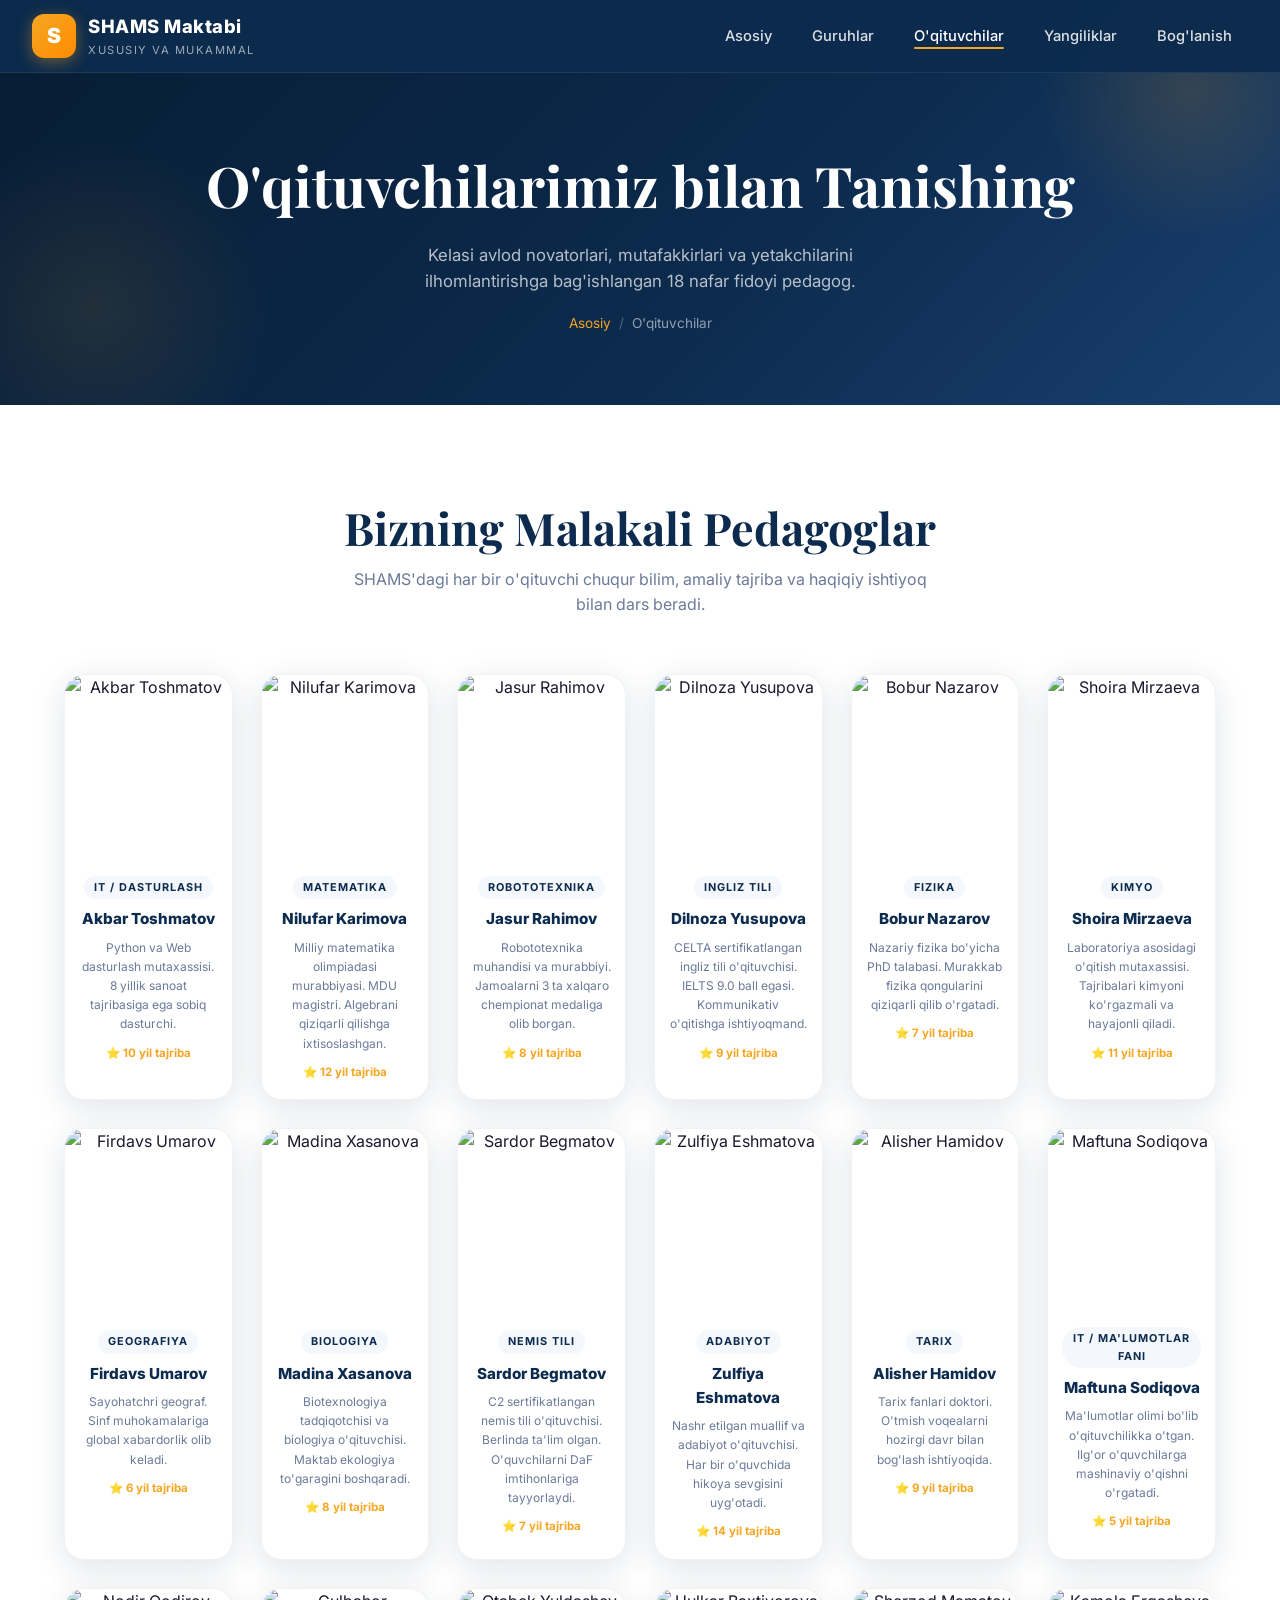
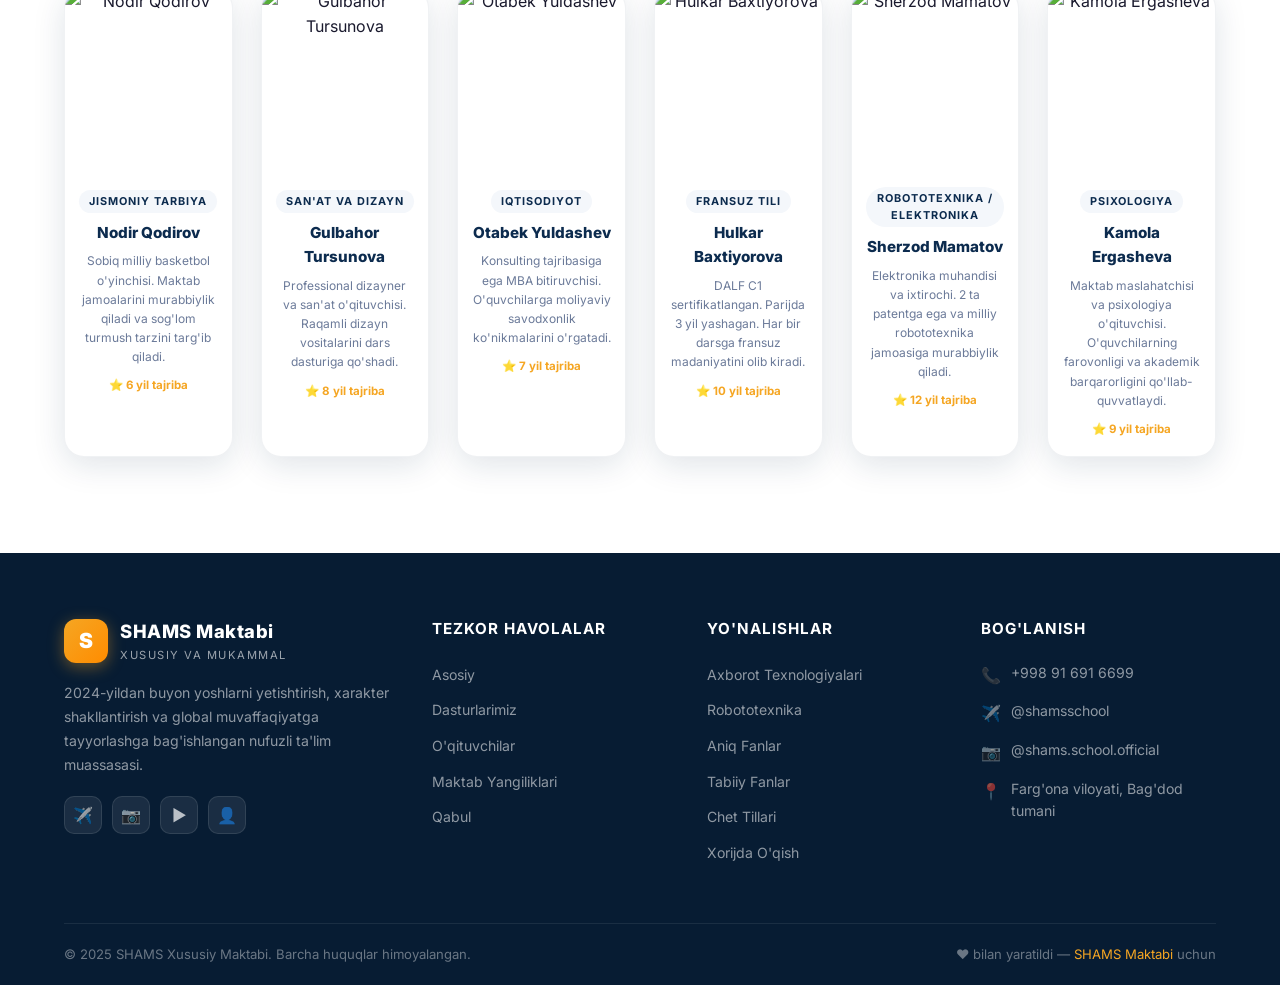
==== teachers.html @ 843c3370 "SHAMS Xususiy Maktabi - To'liq loyiha: frontend + admin panel + backend" ====
﻿<!DOCTYPE html>
<html lang="uz">

<head>
    <meta charset="UTF-8">
    <meta name="viewport" content="width=device-width, initial-scale=1.0">
    <title>SHAMS Xususiy Maktabi — O'qituvchilarimiz</title>
    <meta name="description" content="SHAMS Xususiy Maktabining har bir o'quvchini ilhomlantiradigan 18 nafar fidoyi va tajribali o'qituvchilari bilan tanishing.">
    <link rel="stylesheet" href="css/style.css">
    <style>
        .teachers-grid {
            display: grid;
            grid-template-columns: repeat(6, 1fr);
            gap: 28px;
        }

        .teacher-card {
            border-radius: var(--radius-lg);
            overflow: hidden;
            background: var(--white);
            box-shadow: var(--shadow);
            transition: var(--transition);
            border: 1px solid rgba(12, 43, 78, 0.06);
            text-align: center;
        }

        .teacher-card:hover {
            transform: translateY(-10px);
            box-shadow: var(--shadow-lg);
        }

        .teacher-photo {
            position: relative;
            height: 180px;
            overflow: hidden;
        }

        .teacher-photo img {
            width: 100%;
            height: 100%;
            object-fit: cover;
            object-position: top;
            transition: transform 0.5s ease;
        }

        .teacher-card:hover .teacher-photo img {
            transform: scale(1.08);
        }

        .teacher-overlay {
            position: absolute;
            inset: 0;
            background: linear-gradient(to bottom, transparent 40%, rgba(12, 43, 78, 0.7));
            opacity: 0;
            transition: var(--transition);
            display: flex;
            align-items: flex-end;
            justify-content: center;
            padding-bottom: 14px;
        }

        .teacher-card:hover .teacher-overlay {
            opacity: 1;
        }

        .teacher-socials {
            display: flex;
            gap: 8px;
        }

        .teacher-social-btn {
            width: 32px;
            height: 32px;
            border-radius: 50%;
            background: rgba(255, 255, 255, 0.9);
            display: flex;
            align-items: center;
            justify-content: center;
            font-size: 0.8rem;
            color: var(--primary);
            transition: var(--transition);
        }

        .teacher-social-btn:hover {
            background: var(--accent);
            color: var(--white);
        }

        .teacher-info {
            padding: 18px 14px;
        }

        .teacher-subject {
            display: inline-block;
            background: var(--light);
            color: var(--primary);
            font-size: 0.68rem;
            font-weight: 700;
            text-transform: uppercase;
            letter-spacing: 1px;
            padding: 3px 10px;
            border-radius: 20px;
            margin-bottom: 8px;
        }

        .teacher-name {
            font-size: 0.95rem;
            font-weight: 800;
            color: var(--primary);
            margin-bottom: 6px;
        }

        .teacher-desc {
            font-size: 0.75rem;
            color: var(--text-muted);
            line-height: 1.6;
        }

        .teacher-exp {
            display: flex;
            align-items: center;
            justify-content: center;
            gap: 4px;
            margin-top: 10px;
            font-size: 0.72rem;
            color: var(--accent);
            font-weight: 700;
        }

        @media (max-width: 1100px) {
            .teachers-grid { grid-template-columns: repeat(4, 1fr); }
        }

        @media (max-width: 750px) {
            .teachers-grid { grid-template-columns: repeat(3, 1fr); }
        }

        @media (max-width: 500px) {
            .teachers-grid { grid-template-columns: repeat(2, 1fr); gap: 16px; }
        }
    </style>
</head>

<body>
    <!-- NAVBAR -->
    <nav class="navbar" id="navbar">
        <div class="navbar-inner">
            <a href="index.html" class="nav-logo">
                <div class="nav-logo-icon">S</div>
                <div class="nav-logo-text">
                    <span>SHAMS Maktabi</span>
                    <span>Xususiy va Mukammal</span>
                </div>
            </a>
            <ul class="nav-menu" id="navMenu">
                <li><a href="index.html" class="nav-link">Asosiy</a></li>
                <li><a href="groups.html" class="nav-link">Guruhlar</a></li>
                <li><a href="teachers.html" class="nav-link">O'qituvchilar</a></li>
                <li><a href="news.html" class="nav-link">Yangiliklar</a></li>
                <li><a href="contact.html" class="nav-link">Bog'lanish</a></li>
            </ul>
            <button class="hamburger" id="hamburger" aria-label="Menyuni ochish">
                <span></span><span></span><span></span>
            </button>
        </div>
    </nav>

    <!-- PAGE HERO -->
    <section class="page-hero">
        <div class="container" style="position:relative;z-index:1;">
            <h1>O'qituvchilarimiz bilan Tanishing</h1>
            <p>Kelasi avlod novatorlari, mutafakkirlari va yetakchilarini ilhomlantirishga bag'ishlangan 18 nafar fidoyi pedagog.</p>
            <div class="breadcrumb">
                <a href="index.html">Asosiy</a>
                <span class="sep">/</span>
                <span>O'qituvchilar</span>
            </div>
        </div>
    </section>

    <section class="section">
        <div class="container">
            <div style="text-align:center;margin-bottom:56px;">
                <h2 class="section-title">Bizning Malakali Pedagoglar</h2>
                <p class="section-subtitle" style="margin:0 auto;">SHAMS'dagi har bir o'qituvchi chuqur bilim, amaliy tajriba va haqiqiy ishtiyoq bilan dars beradi.</p>
            </div>

            <div class="teachers-grid" id="teachersGrid">
                <!-- Qator 1 -->
                <div class="teacher-card reveal">
                    <div class="teacher-photo">
                        <img src="https://randomuser.me/api/portraits/men/32.jpg" alt="Akbar Toshmatov">
                        <div class="teacher-overlay">
                            <div class="teacher-socials">
                                <a href="#" class="teacher-social-btn">📧</a>
                                <a href="#" class="teacher-social-btn">✈️</a>
                            </div>
                        </div>
                    </div>
                    <div class="teacher-info">
                        <span class="teacher-subject">IT / Dasturlash</span>
                        <p class="teacher-name">Akbar Toshmatov</p>
                        <p class="teacher-desc">Python va Web dasturlash mutaxassisi. 8 yillik sanoat tajribasiga ega sobiq dasturchi.</p>
                        <p class="teacher-exp">⭐ 10 yil tajriba</p>
                    </div>
                </div>

                <div class="teacher-card reveal">
                    <div class="teacher-photo">
                        <img src="https://randomuser.me/api/portraits/women/44.jpg" alt="Nilufar Karimova">
                        <div class="teacher-overlay">
                            <div class="teacher-socials">
                                <a href="#" class="teacher-social-btn">📧</a>
                                <a href="#" class="teacher-social-btn">✈️</a>
                            </div>
                        </div>
                    </div>
                    <div class="teacher-info">
                        <span class="teacher-subject">Matematika</span>
                        <p class="teacher-name">Nilufar Karimova</p>
                        <p class="teacher-desc">Milliy matematika olimpiadasi murabbiyasi. MDU magistri. Algebrani qiziqarli qilishga ixtisoslashgan.</p>
                        <p class="teacher-exp">⭐ 12 yil tajriba</p>
                    </div>
                </div>

                <div class="teacher-card reveal">
                    <div class="teacher-photo">
                        <img src="https://randomuser.me/api/portraits/men/55.jpg" alt="Jasur Rahimov">
                        <div class="teacher-overlay">
                            <div class="teacher-socials">
                                <a href="#" class="teacher-social-btn">📧</a>
                                <a href="#" class="teacher-social-btn">✈️</a>
                            </div>
                        </div>
                    </div>
                    <div class="teacher-info">
                        <span class="teacher-subject">Robototexnika</span>
                        <p class="teacher-name">Jasur Rahimov</p>
                        <p class="teacher-desc">Robototexnika muhandisi va murabbiyi. Jamoalarni 3 ta xalqaro chempionat medaliga olib borgan.</p>
                        <p class="teacher-exp">⭐ 8 yil tajriba</p>
                    </div>
                </div>

                <div class="teacher-card reveal">
                    <div class="teacher-photo">
                        <img src="https://randomuser.me/api/portraits/women/68.jpg" alt="Dilnoza Yusupova">
                        <div class="teacher-overlay">
                            <div class="teacher-socials">
                                <a href="#" class="teacher-social-btn">📧</a>
                                <a href="#" class="teacher-social-btn">✈️</a>
                            </div>
                        </div>
                    </div>
                    <div class="teacher-info">
                        <span class="teacher-subject">Ingliz Tili</span>
                        <p class="teacher-name">Dilnoza Yusupova</p>
                        <p class="teacher-desc">CELTA sertifikatlangan ingliz tili o'qituvchisi. IELTS 9.0 ball egasi. Kommunikativ o'qitishga ishtiyoqmand.</p>
                        <p class="teacher-exp">⭐ 9 yil tajriba</p>
                    </div>
                </div>

                <div class="teacher-card reveal">
                    <div class="teacher-photo">
                        <img src="https://randomuser.me/api/portraits/men/78.jpg" alt="Bobur Nazarov">
                        <div class="teacher-overlay">
                            <div class="teacher-socials">
                                <a href="#" class="teacher-social-btn">📧</a>
                                <a href="#" class="teacher-social-btn">✈️</a>
                            </div>
                        </div>
                    </div>
                    <div class="teacher-info">
                        <span class="teacher-subject">Fizika</span>
                        <p class="teacher-name">Bobur Nazarov</p>
                        <p class="teacher-desc">Nazariy fizika bo'yicha PhD talabasi. Murakkab fizika qongularini qiziqarli qilib o'rgatadi.</p>
                        <p class="teacher-exp">⭐ 7 yil tajriba</p>
                    </div>
                </div>

                <div class="teacher-card reveal">
                    <div class="teacher-photo">
                        <img src="https://randomuser.me/api/portraits/women/22.jpg" alt="Shoira Mirzaeva">
                        <div class="teacher-overlay">
                            <div class="teacher-socials">
                                <a href="#" class="teacher-social-btn">📧</a>
                                <a href="#" class="teacher-social-btn">✈️</a>
                            </div>
                        </div>
                    </div>
                    <div class="teacher-info">
                        <span class="teacher-subject">Kimyo</span>
                        <p class="teacher-name">Shoira Mirzaeva</p>
                        <p class="teacher-desc">Laboratoriya asosidagi o'qitish mutaxassisi. Tajribalari kimyoni ko'rgazmali va hayajonli qiladi.</p>
                        <p class="teacher-exp">⭐ 11 yil tajriba</p>
                    </div>
                </div>

                <!-- Qator 2 -->
                <div class="teacher-card reveal">
                    <div class="teacher-photo">
                        <img src="https://randomuser.me/api/portraits/men/12.jpg" alt="Firdavs Umarov">
                        <div class="teacher-overlay">
                            <div class="teacher-socials">
                                <a href="#" class="teacher-social-btn">📧</a>
                                <a href="#" class="teacher-social-btn">✈️</a>
                            </div>
                        </div>
                    </div>
                    <div class="teacher-info">
                        <span class="teacher-subject">Geografiya</span>
                        <p class="teacher-name">Firdavs Umarov</p>
                        <p class="teacher-desc">Sayohatchri geograf. Sinf muhokamalariga global xabardorlik olib keladi.</p>
                        <p class="teacher-exp">⭐ 6 yil tajriba</p>
                    </div>
                </div>

                <div class="teacher-card reveal">
                    <div class="teacher-photo">
                        <img src="https://randomuser.me/api/portraits/women/33.jpg" alt="Madina Xasanova">
                        <div class="teacher-overlay">
                            <div class="teacher-socials">
                                <a href="#" class="teacher-social-btn">📧</a>
                                <a href="#" class="teacher-social-btn">✈️</a>
                            </div>
                        </div>
                    </div>
                    <div class="teacher-info">
                        <span class="teacher-subject">Biologiya</span>
                        <p class="teacher-name">Madina Xasanova</p>
                        <p class="teacher-desc">Biotexnologiya tadqiqotchisi va biologiya o'qituvchisi. Maktab ekologiya to'garagini boshqaradi.</p>
                        <p class="teacher-exp">⭐ 8 yil tajriba</p>
                    </div>
                </div>

                <div class="teacher-card reveal">
                    <div class="teacher-photo">
                        <img src="https://randomuser.me/api/portraits/men/41.jpg" alt="Sardor Begmatov">
                        <div class="teacher-overlay">
                            <div class="teacher-socials">
                                <a href="#" class="teacher-social-btn">📧</a>
                                <a href="#" class="teacher-social-btn">✈️</a>
                            </div>
                        </div>
                    </div>
                    <div class="teacher-info">
                        <span class="teacher-subject">Nemis Tili</span>
                        <p class="teacher-name">Sardor Begmatov</p>
                        <p class="teacher-desc">C2 sertifikatlangan nemis tili o'qituvchisi. Berlinda ta'lim olgan. O'quvchilarni DaF imtihonlariga tayyorlaydi.</p>
                        <p class="teacher-exp">⭐ 7 yil tajriba</p>
                    </div>
                </div>

                <div class="teacher-card reveal">
                    <div class="teacher-photo">
                        <img src="https://randomuser.me/api/portraits/women/55.jpg" alt="Zulfiya Eshmatova">
                        <div class="teacher-overlay">
                            <div class="teacher-socials">
                                <a href="#" class="teacher-social-btn">📧</a>
                                <a href="#" class="teacher-social-btn">✈️</a>
                            </div>
                        </div>
                    </div>
                    <div class="teacher-info">
                        <span class="teacher-subject">Adabiyot</span>
                        <p class="teacher-name">Zulfiya Eshmatova</p>
                        <p class="teacher-desc">Nashr etilgan muallif va adabiyot o'qituvchisi. Har bir o'quvchida hikoya sevgisini uyg'otadi.</p>
                        <p class="teacher-exp">⭐ 14 yil tajriba</p>
                    </div>
                </div>

                <div class="teacher-card reveal">
                    <div class="teacher-photo">
                        <img src="https://randomuser.me/api/portraits/men/63.jpg" alt="Alisher Hamidov">
                        <div class="teacher-overlay">
                            <div class="teacher-socials">
                                <a href="#" class="teacher-social-btn">📧</a>
                                <a href="#" class="teacher-social-btn">✈️</a>
                            </div>
                        </div>
                    </div>
                    <div class="teacher-info">
                        <span class="teacher-subject">Tarix</span>
                        <p class="teacher-name">Alisher Hamidov</p>
                        <p class="teacher-desc">Tarix fanlari doktori. O'tmish voqealarni hozirgi davr bilan bog'lash ishtiyoqida.</p>
                        <p class="teacher-exp">⭐ 9 yil tajriba</p>
                    </div>
                </div>

                <div class="teacher-card reveal">
                    <div class="teacher-photo">
                        <img src="https://randomuser.me/api/portraits/women/77.jpg" alt="Maftuna Sodiqova">
                        <div class="teacher-overlay">
                            <div class="teacher-socials">
                                <a href="#" class="teacher-social-btn">📧</a>
                                <a href="#" class="teacher-social-btn">✈️</a>
                            </div>
                        </div>
                    </div>
                    <div class="teacher-info">
                        <span class="teacher-subject">IT / Ma'lumotlar Fani</span>
                        <p class="teacher-name">Maftuna Sodiqova</p>
                        <p class="teacher-desc">Ma'lumotlar olimi bo'lib o'qituvchilikka o'tgan. Ilg'or o'quvchilarga mashinaviy o'qishni o'rgatadi.</p>
                        <p class="teacher-exp">⭐ 5 yil tajriba</p>
                    </div>
                </div>

                <!-- Qator 3 -->
                <div class="teacher-card reveal">
                    <div class="teacher-photo">
                        <img src="https://randomuser.me/api/portraits/men/88.jpg" alt="Nodir Qodirov">
                        <div class="teacher-overlay">
                            <div class="teacher-socials">
                                <a href="#" class="teacher-social-btn">📧</a>
                                <a href="#" class="teacher-social-btn">✈️</a>
                            </div>
                        </div>
                    </div>
                    <div class="teacher-info">
                        <span class="teacher-subject">Jismoniy Tarbiya</span>
                        <p class="teacher-name">Nodir Qodirov</p>
                        <p class="teacher-desc">Sobiq milliy basketbol o'yinchisi. Maktab jamoalarini murabbiylik qiladi va sog'lom turmush tarzini targ'ib qiladi.</p>
                        <p class="teacher-exp">⭐ 6 yil tajriba</p>
                    </div>
                </div>

                <div class="teacher-card reveal">
                    <div class="teacher-photo">
                        <img src="https://randomuser.me/api/portraits/women/11.jpg" alt="Gulbahor Tursunova">
                        <div class="teacher-overlay">
                            <div class="teacher-socials">
                                <a href="#" class="teacher-social-btn">📧</a>
                                <a href="#" class="teacher-social-btn">✈️</a>
                            </div>
                        </div>
                    </div>
                    <div class="teacher-info">
                        <span class="teacher-subject">San'at va Dizayn</span>
                        <p class="teacher-name">Gulbahor Tursunova</p>
                        <p class="teacher-desc">Professional dizayner va san'at o'qituvchisi. Raqamli dizayn vositalarini dars dasturiga qo'shadi.</p>
                        <p class="teacher-exp">⭐ 8 yil tajriba</p>
                    </div>
                </div>

                <div class="teacher-card reveal">
                    <div class="teacher-photo">
                        <img src="https://randomuser.me/api/portraits/men/22.jpg" alt="Otabek Yuldashev">
                        <div class="teacher-overlay">
                            <div class="teacher-socials">
                                <a href="#" class="teacher-social-btn">📧</a>
                                <a href="#" class="teacher-social-btn">✈️</a>
                            </div>
                        </div>
                    </div>
                    <div class="teacher-info">
                        <span class="teacher-subject">Iqtisodiyot</span>
                        <p class="teacher-name">Otabek Yuldashev</p>
                        <p class="teacher-desc">Konsulting tajribasiga ega MBA bitiruvchisi. O'quvchilarga moliyaviy savodxonlik ko'nikmalarini o'rgatadi.</p>
                        <p class="teacher-exp">⭐ 7 yil tajriba</p>
                    </div>
                </div>

                <div class="teacher-card reveal">
                    <div class="teacher-photo">
                        <img src="https://randomuser.me/api/portraits/women/99.jpg" alt="Hulkar Baxtiyorova">
                        <div class="teacher-overlay">
                            <div class="teacher-socials">
                                <a href="#" class="teacher-social-btn">📧</a>
                                <a href="#" class="teacher-social-btn">✈️</a>
                            </div>
                        </div>
                    </div>
                    <div class="teacher-info">
                        <span class="teacher-subject">Fransuz Tili</span>
                        <p class="teacher-name">Hulkar Baxtiyorova</p>
                        <p class="teacher-desc">DALF C1 sertifikatlangan. Parijda 3 yil yashagan. Har bir darsga fransuz madaniyatini olib kiradi.</p>
                        <p class="teacher-exp">⭐ 10 yil tajriba</p>
                    </div>
                </div>

                <div class="teacher-card reveal">
                    <div class="teacher-photo">
                        <img src="https://randomuser.me/api/portraits/men/34.jpg" alt="Sherzod Mamatov">
                        <div class="teacher-overlay">
                            <div class="teacher-socials">
                                <a href="#" class="teacher-social-btn">📧</a>
                                <a href="#" class="teacher-social-btn">✈️</a>
                            </div>
                        </div>
                    </div>
                    <div class="teacher-info">
                        <span class="teacher-subject">Robototexnika / Elektronika</span>
                        <p class="teacher-name">Sherzod Mamatov</p>
                        <p class="teacher-desc">Elektronika muhandisi va ixtirochi. 2 ta patentga ega va milliy robototexnika jamoasiga murabbiylik qiladi.</p>
                        <p class="teacher-exp">⭐ 12 yil tajriba</p>
                    </div>
                </div>

                <div class="teacher-card reveal">
                    <div class="teacher-photo">
                        <img src="https://randomuser.me/api/portraits/women/60.jpg" alt="Kamola Ergasheva">
                        <div class="teacher-overlay">
                            <div class="teacher-socials">
                                <a href="#" class="teacher-social-btn">📧</a>
                                <a href="#" class="teacher-social-btn">✈️</a>
                            </div>
                        </div>
                    </div>
                    <div class="teacher-info">
                        <span class="teacher-subject">Psixologiya</span>
                        <p class="teacher-name">Kamola Ergasheva</p>
                        <p class="teacher-desc">Maktab maslahatchisi va psixologiya o'qituvchisi. O'quvchilarning farovonligi va akademik barqarorligini qo'llab-quvvatlaydi.</p>
                        <p class="teacher-exp">⭐ 9 yil tajriba</p>
                    </div>
                </div>
            </div>
        </div>
    </section>

    <!-- FOOTER -->
    <footer class="footer">
        <div class="container">
            <div class="footer-grid">
                <div class="footer-brand">
                    <div class="nav-logo">
                        <div class="nav-logo-icon">S</div>
                        <div class="nav-logo-text">
                            <span>SHAMS Maktabi</span>
                            <span>Xususiy va Mukammal</span>
                        </div>
                    </div>
                    <p>2024-yildan buyon yoshlarni yetishtirish, xarakter shakllantirish va global muvaffaqiyatga tayyorlashga bag'ishlangan nufuzli ta'lim muassasasi.</p>
                    <div class="footer-social">
                        <a href="#" class="social-btn" aria-label="Telegram">✈️</a>
                        <a href="#" class="social-btn" aria-label="Instagram">📷</a>
                        <a href="#" class="social-btn" aria-label="YouTube">▶️</a>
                        <a href="#" class="social-btn" aria-label="Facebook">👤</a>
                    </div>
                </div>
                <div class="footer-col">
                    <h4>Tezkor Havolalar</h4>
                    <ul>
                        <li><a href="index.html">Asosiy</a></li>
                        <li><a href="groups.html">Dasturlarimiz</a></li>
                        <li><a href="teachers.html">O'qituvchilar</a></li>
                        <li><a href="news.html">Maktab Yangiliklari</a></li>
                        <li><a href="contact.html">Qabul</a></li>
                    </ul>
                </div>
                <div class="footer-col">
                    <h4>Yo'nalishlar</h4>
                    <ul>
                        <li><a href="groups.html">Axborot Texnologiyalari</a></li>
                        <li><a href="groups.html">Robototexnika</a></li>
                        <li><a href="groups.html">Aniq Fanlar</a></li>
                        <li><a href="groups.html">Tabiiy Fanlar</a></li>
                        <li><a href="groups.html">Chet Tillari</a></li>
                        <li><a href="groups.html">Xorijda O'qish</a></li>
                    </ul>
                </div>
                <div class="footer-col">
                    <h4>Bog'lanish</h4>
                    <div class="footer-contact-item">
                        <span class="icon">📞</span><span>+998 91 691 6699</span>
                    </div>
                    <div class="footer-contact-item">
                        <span class="icon">✈️</span><span>@shamsschool</span>
                    </div>
                    <div class="footer-contact-item">
                        <span class="icon">📷</span><span>@shams.school.official</span>
                    </div>
                    <div class="footer-contact-item">
                        <span class="icon">📍</span><span>Farg'ona viloyati, Bag'dod tumani</span>
                    </div>
                </div>
            </div>
            <div class="footer-bottom">
                <p>&copy; 2025 SHAMS Xususiy Maktabi. Barcha huquqlar himoyalangan.</p>
                <p>❤️ bilan yaratildi — <a href="index.html">SHAMS Maktabi</a> uchun</p>
            </div>
        </div>
    </footer>

    <script src="js/main.js"></script>
</body>

</html>
---- css/style.css ----
/* ==============================
   SHAMS Private School — style.css
   ============================== */

@import url('https://fonts.googleapis.com/css2?family=Inter:wght@300;400;500;600;700;800;900&family=Playfair+Display:wght@600;700&display=swap');

/* ---- CSS Variables ---- */
:root {
  --primary:    #0C2B4E;
  --primary-light: #1a4070;
  --primary-dark:  #071c33;
  --accent:     #F5A623;
  --accent-red: #E53935;
  --white:      #ffffff;
  --light:      #f4f7fb;
  --text-dark:  #1a1a2e;
  --text-muted: #6b7a99;
  --border:     #dde3ef;
  --shadow:     0 8px 32px rgba(12,43,78,0.13);
  --shadow-lg:  0 20px 60px rgba(12,43,78,0.18);
  --radius:     12px;
  --radius-lg:  20px;
  --transition: all 0.35s cubic-bezier(0.4,0,0.2,1);
}

/* ---- Reset ---- */
*, *::before, *::after { box-sizing: border-box; margin: 0; padding: 0; }
html { scroll-behavior: smooth; font-size: 16px; }
body {
  font-family: 'Inter', sans-serif;
  color: var(--text-dark);
  background: var(--white);
  line-height: 1.6;
  overflow-x: hidden;
}
a { text-decoration: none; color: inherit; }
ul { list-style: none; }
img { max-width: 100%; display: block; }
button { cursor: pointer; border: none; background: none; font-family: inherit; }

/* ---- Utility ---- */
.container { max-width: 1200px; margin: 0 auto; padding: 0 24px; }
.section-title {
  font-family: 'Playfair Display', serif;
  font-size: clamp(1.8rem, 4vw, 2.8rem);
  color: var(--primary);
  margin-bottom: 12px;
  line-height: 1.2;
}
.section-subtitle {
  font-size: 1rem;
  color: var(--text-muted);
  margin-bottom: 48px;
  max-width: 580px;
}
.btn {
  display: inline-flex;
  align-items: center;
  gap: 8px;
  padding: 13px 30px;
  border-radius: 50px;
  font-size: 0.95rem;
  font-weight: 600;
  transition: var(--transition);
}
.btn-primary {
  background: var(--primary);
  color: var(--white);
  box-shadow: 0 4px 20px rgba(12,43,78,0.30);
}
.btn-primary:hover {
  background: var(--accent);
  transform: translateY(-2px);
  box-shadow: 0 8px 28px rgba(245,166,35,0.40);
}
.btn-outline {
  border: 2px solid var(--primary);
  color: var(--primary);
}
.btn-outline:hover {
  background: var(--primary);
  color: var(--white);
  transform: translateY(-2px);
}

/* ==============================
   NAVBAR
   ============================== */
.navbar {
  position: fixed;
  top: 0; left: 0; right: 0;
  z-index: 1000;
  background: rgba(12,43,78,0.96);
  backdrop-filter: blur(12px);
  -webkit-backdrop-filter: blur(12px);
  border-bottom: 1px solid rgba(255,255,255,0.08);
  transition: var(--transition);
}
.navbar.scrolled {
  background: var(--primary-dark);
  box-shadow: 0 4px 24px rgba(0,0,0,0.3);
}
.navbar-inner {
  display: flex;
  align-items: center;
  justify-content: space-between;
  padding: 0 32px;
  height: 72px;
}
.nav-logo {
  display: flex;
  align-items: center;
  gap: 12px;
}
.nav-logo-icon {
  width: 44px;
  height: 44px;
  background: linear-gradient(135deg, var(--accent) 0%, #ff8c00 100%);
  border-radius: 12px;
  display: flex;
  align-items: center;
  justify-content: center;
  font-size: 1.3rem;
  font-weight: 900;
  color: var(--white);
  box-shadow: 0 4px 16px rgba(245,166,35,0.4);
  flex-shrink: 0;
}
.nav-logo-text { color: var(--white); }
.nav-logo-text span:first-child {
  display: block;
  font-size: 1.15rem;
  font-weight: 800;
  letter-spacing: 0.5px;
}
.nav-logo-text span:last-child {
  display: block;
  font-size: 0.7rem;
  color: rgba(255,255,255,0.6);
  letter-spacing: 1.5px;
  text-transform: uppercase;
}
.nav-menu {
  display: flex;
  align-items: center;
  gap: 8px;
}
.nav-link {
  color: rgba(255,255,255,0.85);
  font-size: 0.92rem;
  font-weight: 500;
  padding: 8px 16px;
  border-radius: 8px;
  transition: var(--transition);
  position: relative;
}
.nav-link::after {
  content: '';
  position: absolute;
  bottom: 4px; left: 50%; right: 50%;
  height: 2px;
  background: var(--accent);
  border-radius: 2px;
  transition: var(--transition);
}
.nav-link:hover::after,
.nav-link.active::after { left: 16px; right: 16px; }
.nav-link:hover, .nav-link.active { color: var(--white); }
.hamburger {
  display: none;
  flex-direction: column;
  gap: 5px;
  padding: 8px;
  cursor: pointer;
}
.hamburger span {
  display: block;
  width: 26px;
  height: 2px;
  background: var(--white);
  border-radius: 2px;
  transition: var(--transition);
}
.hamburger.open span:nth-child(1) { transform: rotate(45deg) translate(5px,5px); }
.hamburger.open span:nth-child(2) { opacity: 0; }
.hamburger.open span:nth-child(3) { transform: rotate(-45deg) translate(5px,-5px); }

/* ==============================
   FOOTER
   ============================== */
.footer {
  background: var(--primary-dark);
  color: rgba(255,255,255,0.85);
  padding: 64px 0 0;
}
.footer-grid {
  display: grid;
  grid-template-columns: 1.4fr 1fr 1fr 1fr;
  gap: 40px;
  padding-bottom: 48px;
}
.footer-brand .nav-logo { margin-bottom: 16px; }
.footer-brand p {
  font-size: 0.88rem;
  color: rgba(255,255,255,0.55);
  line-height: 1.7;
  margin-bottom: 20px;
}
.footer-social { display: flex; gap: 10px; }
.social-btn {
  width: 38px; height: 38px;
  border-radius: 10px;
  background: rgba(255,255,255,0.08);
  display: flex; align-items: center; justify-content: center;
  font-size: 1rem;
  color: rgba(255,255,255,0.7);
  transition: var(--transition);
  border: 1px solid rgba(255,255,255,0.1);
}
.social-btn:hover {
  background: var(--accent);
  color: var(--white);
  border-color: var(--accent);
  transform: translateY(-2px);
}
.footer-col h4 {
  font-size: 0.95rem;
  font-weight: 700;
  color: var(--white);
  margin-bottom: 20px;
  text-transform: uppercase;
  letter-spacing: 1px;
}
.footer-col ul li { margin-bottom: 10px; }
.footer-col ul li a {
  font-size: 0.88rem;
  color: rgba(255,255,255,0.55);
  transition: var(--transition);
}
.footer-col ul li a:hover { color: var(--accent); padding-left: 6px; }
.footer-contact-item {
  display: flex;
  align-items: flex-start;
  gap: 10px;
  margin-bottom: 12px;
  font-size: 0.88rem;
  color: rgba(255,255,255,0.55);
}
.footer-contact-item .icon { font-size: 1rem; margin-top: 1px; flex-shrink: 0; }
.footer-bottom {
  border-top: 1px solid rgba(255,255,255,0.08);
  padding: 20px 0;
  display: flex;
  justify-content: space-between;
  align-items: center;
  flex-wrap: wrap;
  gap: 12px;
}
.footer-bottom p { font-size: 0.82rem; color: rgba(255,255,255,0.4); }
.footer-bottom a { color: var(--accent); }

/* ==============================
   PAGE HERO BANNER (inner pages)
   ============================== */
.page-hero {
  background: linear-gradient(135deg, var(--primary-dark) 0%, var(--primary) 60%, var(--primary-light) 100%);
  padding: 140px 0 70px;
  text-align: center;
  position: relative;
  overflow: hidden;
}
.page-hero::before {
  content: '';
  position: absolute;
  top: -60px; right: -60px;
  width: 300px; height: 300px;
  background: radial-gradient(circle, rgba(245,166,35,0.15) 0%, transparent 70%);
  border-radius: 50%;
}
.page-hero::after {
  content: '';
  position: absolute;
  bottom: -80px; left: -80px;
  width: 350px; height: 350px;
  background: radial-gradient(circle, rgba(245,166,35,0.10) 0%, transparent 70%);
  border-radius: 50%;
}
.page-hero h1 {
  font-family: 'Playfair Display', serif;
  font-size: clamp(2rem, 5vw, 3.5rem);
  color: var(--white);
  margin-bottom: 12px;
}
.page-hero p {
  font-size: 1.05rem;
  color: rgba(255,255,255,0.7);
  max-width: 500px;
  margin: 0 auto;
}
.breadcrumb {
  display: flex;
  justify-content: center;
  gap: 8px;
  margin-top: 18px;
  font-size: 0.85rem;
  color: rgba(255,255,255,0.55);
}
.breadcrumb a { color: var(--accent); }
.breadcrumb span.sep { opacity: 0.5; }

/* ==============================
   CARDS SHARED
   ============================== */
.card {
  background: var(--white);
  border-radius: var(--radius-lg);
  box-shadow: var(--shadow);
  overflow: hidden;
  transition: var(--transition);
  border: 1px solid rgba(12,43,78,0.06);
}
.card:hover {
  transform: translateY(-8px);
  box-shadow: var(--shadow-lg);
}

/* ==============================
   SECTION SPACING
   ============================== */
.section { padding: 96px 0; }
.section-alt { background: var(--light); }

/* ==============================
   RESPONSIVE — Navbar
   ============================== */
@media (max-width: 900px) {
  .hamburger { display: flex; }
  .nav-menu {
    position: fixed;
    top: 72px; left: 0; right: 0;
    background: var(--primary-dark);
    flex-direction: column;
    align-items: stretch;
    gap: 0;
    padding: 16px 0 24px;
    transform: translateY(-110%);
    opacity: 0;
    pointer-events: none;
    transition: var(--transition);
    border-bottom: 1px solid rgba(255,255,255,0.1);
    box-shadow: 0 12px 40px rgba(0,0,0,0.4);
  }
  .nav-menu.open {
    transform: translateY(0);
    opacity: 1;
    pointer-events: all;
  }
  .nav-link {
    padding: 14px 32px;
    border-radius: 0;
    font-size: 1rem;
  }
  .nav-link::after { display: none; }
}

/* ==============================
   RESPONSIVE — Footer
   ============================== */
@media (max-width: 900px) {
  .footer-grid { grid-template-columns: 1fr 1fr; gap: 32px; }
}
@media (max-width: 560px) {
  .footer-grid { grid-template-columns: 1fr; }
  .footer-bottom { flex-direction: column; align-items: flex-start; }
}

/* ==============================
   ANIMATIONS (shared)
   ============================== */
@keyframes fadeInUp {
  from { opacity: 0; transform: translateY(30px); }
  to   { opacity: 1; transform: translateY(0); }
}
@keyframes fadeIn {
  from { opacity: 0; }
  to   { opacity: 1; }
}
@keyframes slideInLeft {
  from { opacity: 0; transform: translateX(-40px); }
  to   { opacity: 1; transform: translateX(0); }
}
@keyframes slideInRight {
  from { opacity: 0; transform: translateX(40px); }
  to   { opacity: 1; transform: translateX(0); }
}
@keyframes pulse {
  0%,100% { transform: scale(1); }
  50%      { transform: scale(1.04); }
}
.animate-fadeInUp { animation: fadeInUp 0.7s ease forwards; }
.animate-fadeIn   { animation: fadeIn 0.6s ease forwards; }

/* Scroll-reveal base */
.reveal {
  opacity: 0;
  transform: translateY(28px);
  transition: opacity 0.65s ease, transform 0.65s ease;
}
.reveal.visible {
  opacity: 1;
  transform: translateY(0);
}
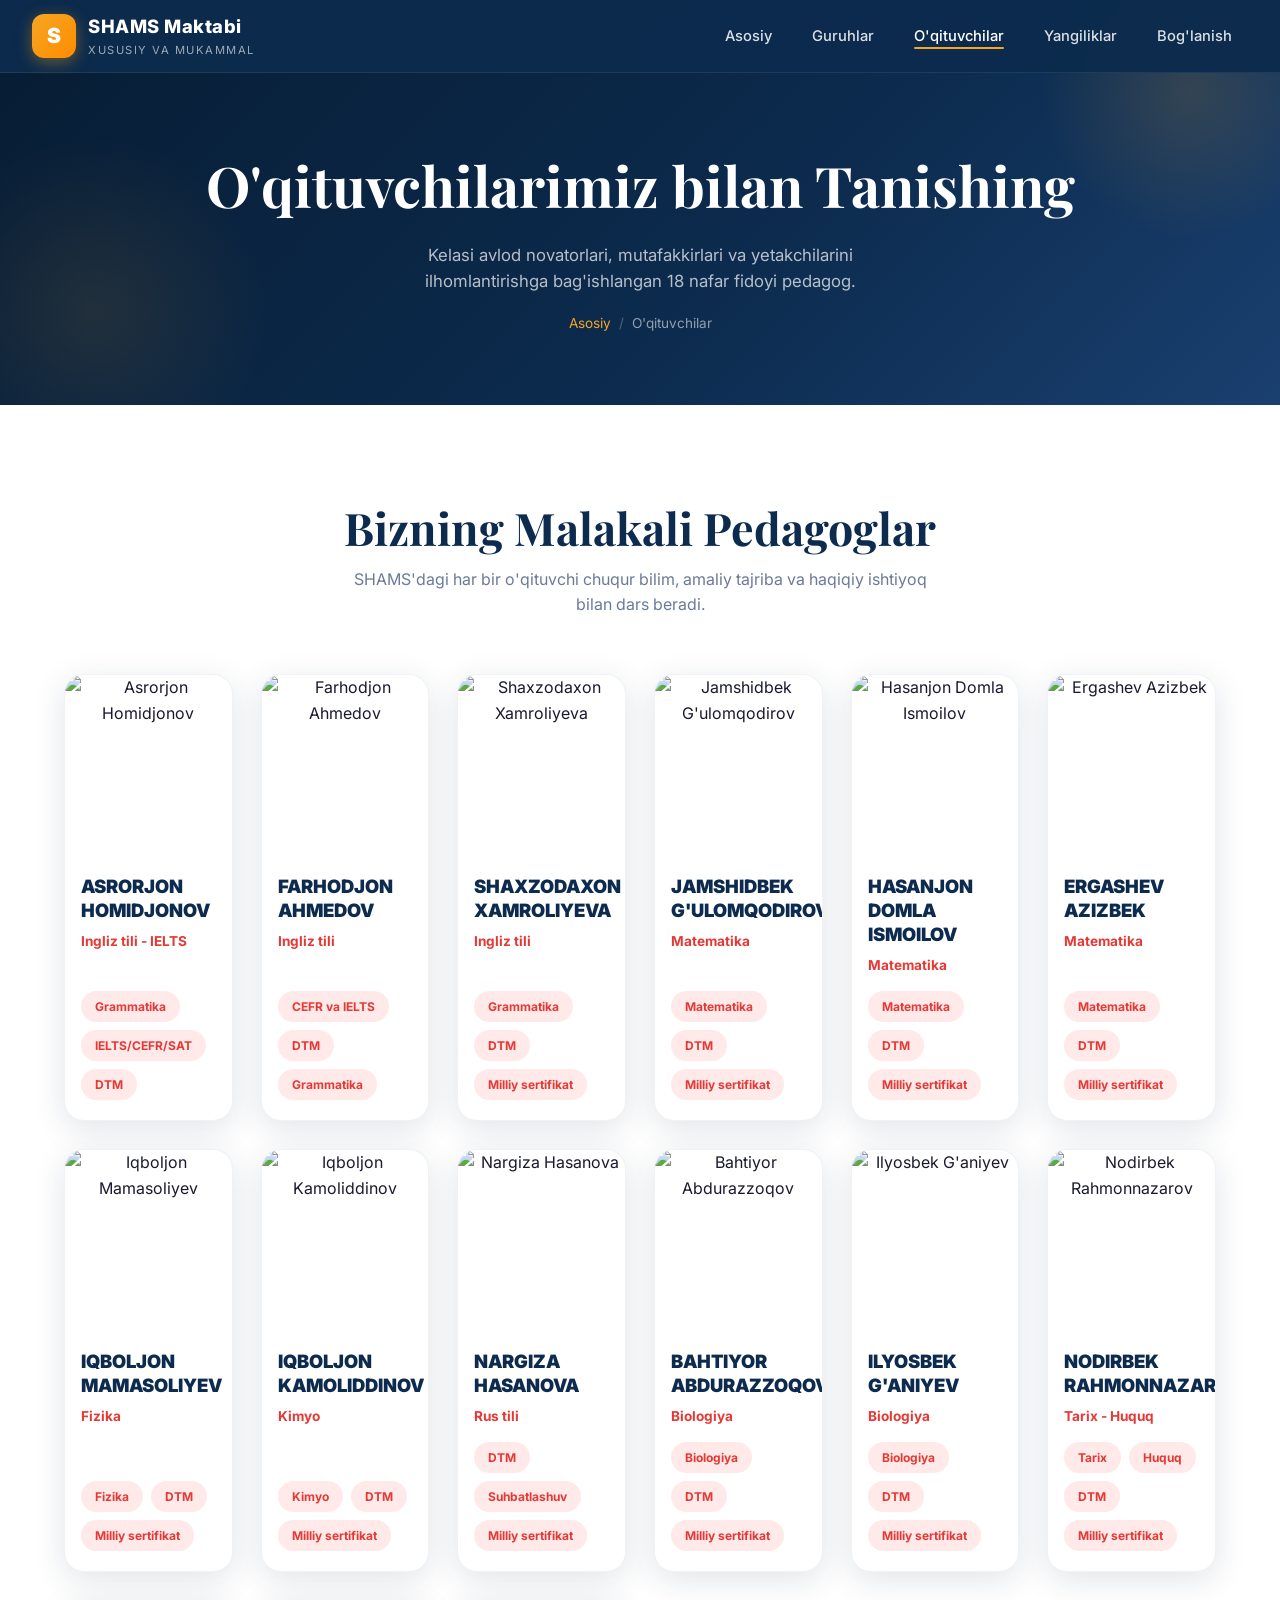
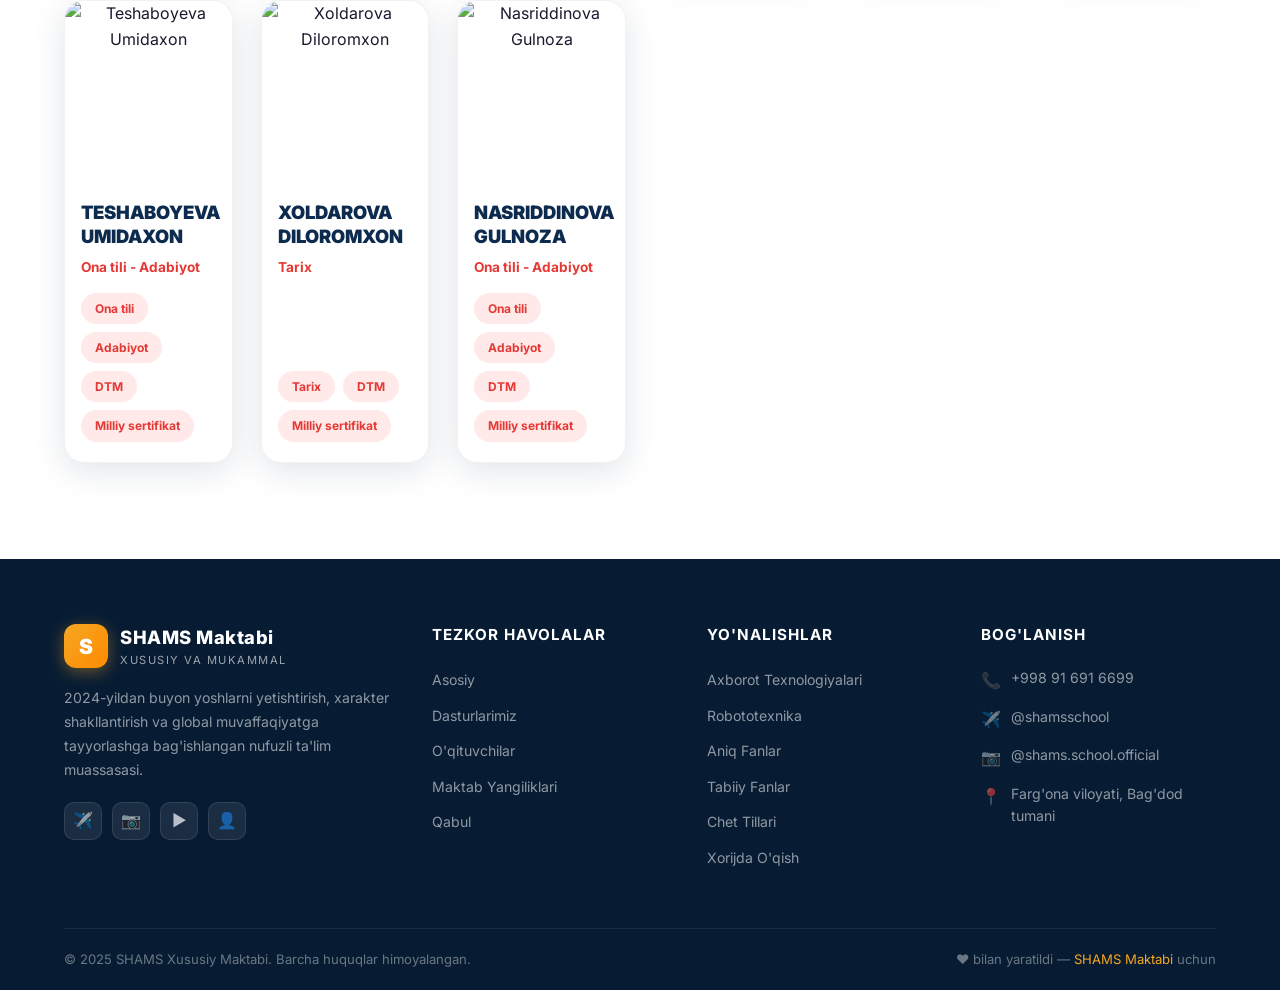
==== commit 207d513e: "Update teachers grid and info" ====
--- a/teachers.html
+++ b/teachers.html
@@ -1,4 +1,4 @@
-﻿<!DOCTYPE html>
+<!DOCTYPE html>
 <html lang="uz">
 
 <head>
@@ -87,56 +87,65 @@
         }
 
         .teacher-info {
-            padding: 18px 14px;
+            padding: 20px 16px;
+            display: flex;
+            flex-direction: column;
+            align-items: flex-start;
+            text-align: left;
+            height: calc(100% - 180px);
+        }
+
+        .teacher-name {
+            font-size: 1.15rem;
+            font-weight: 900;
+            color: var(--primary);
+            margin-bottom: 8px;
+            text-transform: uppercase;
+            line-height: 1.3;
         }
 
         .teacher-subject {
-            display: inline-block;
-            background: var(--light);
-            color: var(--primary);
-            font-size: 0.68rem;
+            color: #E53935;
+            font-size: 0.85rem;
             font-weight: 700;
-            text-transform: uppercase;
-            letter-spacing: 1px;
-            padding: 3px 10px;
+            margin-bottom: 14px;
+        }
+
+        .teacher-tags {
+            display: flex;
+            flex-wrap: wrap;
+            gap: 8px;
+            margin-top: auto;
+        }
+
+        .teacher-tag {
+            background: #ffe9e9;
+            color: #E53935;
+            font-size: 0.75rem;
+            font-weight: 700;
+            padding: 6px 14px;
             border-radius: 20px;
-            margin-bottom: 8px;
-        }
-
-        .teacher-name {
-            font-size: 0.95rem;
-            font-weight: 800;
-            color: var(--primary);
-            margin-bottom: 6px;
-        }
-
-        .teacher-desc {
-            font-size: 0.75rem;
-            color: var(--text-muted);
-            line-height: 1.6;
-        }
-
-        .teacher-exp {
-            display: flex;
-            align-items: center;
-            justify-content: center;
-            gap: 4px;
-            margin-top: 10px;
-            font-size: 0.72rem;
-            color: var(--accent);
-            font-weight: 700;
-        }
-
-        @media (max-width: 1100px) {
+        }
+
+        @media (max-width: 1200px) {
             .teachers-grid { grid-template-columns: repeat(4, 1fr); }
         }
 
-        @media (max-width: 750px) {
-            .teachers-grid { grid-template-columns: repeat(3, 1fr); }
+        @media (max-width: 992px) {
+            .teachers-grid { grid-template-columns: repeat(3, 1fr); gap: 20px; }
+        }
+
+        @media (max-width: 768px) {
+            .teachers-grid { grid-template-columns: repeat(2, 1fr); gap: 16px; }
+            .teacher-photo { height: 160px; }
+            .teacher-name { font-size: 1.05rem; }
+            .teacher-subject { font-size: 0.8rem; }
+            .teacher-tag { font-size: 0.7rem; padding: 5px 12px; }
         }
 
         @media (max-width: 500px) {
-            .teachers-grid { grid-template-columns: repeat(2, 1fr); gap: 16px; }
+            .teachers-grid { grid-template-columns: 1fr; gap: 16px; }
+            .teacher-photo { height: 200px; }
         }
     </style>
 </head>
@@ -185,331 +194,232 @@
                 <p class="section-subtitle" style="margin:0 auto;">SHAMS'dagi har bir o'qituvchi chuqur bilim, amaliy tajriba va haqiqiy ishtiyoq bilan dars beradi.</p>
             </div>
 
-            <div class="teachers-grid" id="teachersGrid">
-                <!-- Qator 1 -->
-                <div class="teacher-card reveal">
-                    <div class="teacher-photo">
-                        <img src="https://randomuser.me/api/portraits/men/32.jpg" alt="Akbar Toshmatov">
-                        <div class="teacher-overlay">
-                            <div class="teacher-socials">
-                                <a href="#" class="teacher-social-btn">📧</a>
-                                <a href="#" class="teacher-social-btn">✈️</a>
-                            </div>
-                        </div>
-                    </div>
-                    <div class="teacher-info">
-                        <span class="teacher-subject">IT / Dasturlash</span>
-                        <p class="teacher-name">Akbar Toshmatov</p>
-                        <p class="teacher-desc">Python va Web dasturlash mutaxassisi. 8 yillik sanoat tajribasiga ega sobiq dasturchi.</p>
-                        <p class="teacher-exp">⭐ 10 yil tajriba</p>
-                    </div>
-                </div>
-
-                <div class="teacher-card reveal">
-                    <div class="teacher-photo">
-                        <img src="https://randomuser.me/api/portraits/women/44.jpg" alt="Nilufar Karimova">
-                        <div class="teacher-overlay">
-                            <div class="teacher-socials">
-                                <a href="#" class="teacher-social-btn">📧</a>
-                                <a href="#" class="teacher-social-btn">✈️</a>
-                            </div>
-                        </div>
-                    </div>
-                    <div class="teacher-info">
+                        <div class="teachers-grid" id="teachersGrid">
+                <div class="teacher-card reveal">
+                    <div class="teacher-photo">
+                        <img src="https://ui-avatars.com/api/?name=Asrorjon+Homidjonov&background=e3f2fd&color=0c2b4e&size=200" alt="Asrorjon Homidjonov">
+                    </div>
+                    <div class="teacher-info">
+                        <p class="teacher-name">ASRORJON HOMIDJONOV</p>
+                        <span class="teacher-subject">Ingliz tili - IELTS</span>
+                        <div class="teacher-tags">
+                            <span class="teacher-tag">Grammatika</span>
+                            <span class="teacher-tag">IELTS/CEFR/SAT</span>
+                            <span class="teacher-tag">DTM</span>
+                        </div>
+                    </div>
+                </div>
+
+                <div class="teacher-card reveal">
+                    <div class="teacher-photo">
+                        <img src="https://ui-avatars.com/api/?name=Farhodjon+Ahmedov&background=e3f2fd&color=0c2b4e&size=200" alt="Farhodjon Ahmedov">
+                    </div>
+                    <div class="teacher-info">
+                        <p class="teacher-name">FARHODJON AHMEDOV</p>
+                        <span class="teacher-subject">Ingliz tili</span>
+                        <div class="teacher-tags">
+                            <span class="teacher-tag">CEFR va IELTS</span>
+                            <span class="teacher-tag">DTM</span>
+                            <span class="teacher-tag">Grammatika</span>
+                        </div>
+                    </div>
+                </div>
+
+                <div class="teacher-card reveal">
+                    <div class="teacher-photo">
+                        <img src="https://ui-avatars.com/api/?name=Shaxzodaxon+Xamroliyeva&background=e3f2fd&color=0c2b4e&size=200" alt="Shaxzodaxon Xamroliyeva">
+                    </div>
+                    <div class="teacher-info">
+                        <p class="teacher-name">SHAXZODAXON XAMROLIYEVA</p>
+                        <span class="teacher-subject">Ingliz tili</span>
+                        <div class="teacher-tags">
+                            <span class="teacher-tag">Grammatika</span>
+                            <span class="teacher-tag">DTM</span>
+                            <span class="teacher-tag">Milliy sertifikat</span>
+                        </div>
+                    </div>
+                </div>
+
+                <div class="teacher-card reveal">
+                    <div class="teacher-photo">
+                        <img src="https://ui-avatars.com/api/?name=Jamshidbek+G'ulomqodirov&background=e3f2fd&color=0c2b4e&size=200" alt="Jamshidbek G'ulomqodirov">
+                    </div>
+                    <div class="teacher-info">
+                        <p class="teacher-name">JAMSHIDBEK G'ULOMQODIROV</p>
                         <span class="teacher-subject">Matematika</span>
-                        <p class="teacher-name">Nilufar Karimova</p>
-                        <p class="teacher-desc">Milliy matematika olimpiadasi murabbiyasi. MDU magistri. Algebrani qiziqarli qilishga ixtisoslashgan.</p>
-                        <p class="teacher-exp">⭐ 12 yil tajriba</p>
-                    </div>
-                </div>
-
-                <div class="teacher-card reveal">
-                    <div class="teacher-photo">
-                        <img src="https://randomuser.me/api/portraits/men/55.jpg" alt="Jasur Rahimov">
-                        <div class="teacher-overlay">
-                            <div class="teacher-socials">
-                                <a href="#" class="teacher-social-btn">📧</a>
-                                <a href="#" class="teacher-social-btn">✈️</a>
-                            </div>
-                        </div>
-                    </div>
-                    <div class="teacher-info">
-                        <span class="teacher-subject">Robototexnika</span>
-                        <p class="teacher-name">Jasur Rahimov</p>
-                        <p class="teacher-desc">Robototexnika muhandisi va murabbiyi. Jamoalarni 3 ta xalqaro chempionat medaliga olib borgan.</p>
-                        <p class="teacher-exp">⭐ 8 yil tajriba</p>
-                    </div>
-                </div>
-
-                <div class="teacher-card reveal">
-                    <div class="teacher-photo">
-                        <img src="https://randomuser.me/api/portraits/women/68.jpg" alt="Dilnoza Yusupova">
-                        <div class="teacher-overlay">
-                            <div class="teacher-socials">
-                                <a href="#" class="teacher-social-btn">📧</a>
-                                <a href="#" class="teacher-social-btn">✈️</a>
-                            </div>
-                        </div>
-                    </div>
-                    <div class="teacher-info">
-                        <span class="teacher-subject">Ingliz Tili</span>
-                        <p class="teacher-name">Dilnoza Yusupova</p>
-                        <p class="teacher-desc">CELTA sertifikatlangan ingliz tili o'qituvchisi. IELTS 9.0 ball egasi. Kommunikativ o'qitishga ishtiyoqmand.</p>
-                        <p class="teacher-exp">⭐ 9 yil tajriba</p>
-                    </div>
-                </div>
-
-                <div class="teacher-card reveal">
-                    <div class="teacher-photo">
-                        <img src="https://randomuser.me/api/portraits/men/78.jpg" alt="Bobur Nazarov">
-                        <div class="teacher-overlay">
-                            <div class="teacher-socials">
-                                <a href="#" class="teacher-social-btn">📧</a>
-                                <a href="#" class="teacher-social-btn">✈️</a>
-                            </div>
-                        </div>
-                    </div>
-                    <div class="teacher-info">
+                        <div class="teacher-tags">
+                            <span class="teacher-tag">Matematika</span>
+                            <span class="teacher-tag">DTM</span>
+                            <span class="teacher-tag">Milliy sertifikat</span>
+                        </div>
+                    </div>
+                </div>
+
+                <div class="teacher-card reveal">
+                    <div class="teacher-photo">
+                        <img src="https://ui-avatars.com/api/?name=Hasanjon+Domla+Ismoilov&background=e3f2fd&color=0c2b4e&size=200" alt="Hasanjon Domla Ismoilov">
+                    </div>
+                    <div class="teacher-info">
+                        <p class="teacher-name">HASANJON DOMLA ISMOILOV</p>
+                        <span class="teacher-subject">Matematika</span>
+                        <div class="teacher-tags">
+                            <span class="teacher-tag">Matematika</span>
+                            <span class="teacher-tag">DTM</span>
+                            <span class="teacher-tag">Milliy sertifikat</span>
+                        </div>
+                    </div>
+                </div>
+
+                <div class="teacher-card reveal">
+                    <div class="teacher-photo">
+                        <img src="https://ui-avatars.com/api/?name=Ergashev+Azizbek&background=e3f2fd&color=0c2b4e&size=200" alt="Ergashev Azizbek">
+                    </div>
+                    <div class="teacher-info">
+                        <p class="teacher-name">ERGASHEV AZIZBEK</p>
+                        <span class="teacher-subject">Matematika</span>
+                        <div class="teacher-tags">
+                            <span class="teacher-tag">Matematika</span>
+                            <span class="teacher-tag">DTM</span>
+                            <span class="teacher-tag">Milliy sertifikat</span>
+                        </div>
+                    </div>
+                </div>
+
+                <div class="teacher-card reveal">
+                    <div class="teacher-photo">
+                        <img src="https://ui-avatars.com/api/?name=Iqboljon+Mamasoliyev&background=e3f2fd&color=0c2b4e&size=200" alt="Iqboljon Mamasoliyev">
+                    </div>
+                    <div class="teacher-info">
+                        <p class="teacher-name">IQBOLJON MAMASOLIYEV</p>
                         <span class="teacher-subject">Fizika</span>
-                        <p class="teacher-name">Bobur Nazarov</p>
-                        <p class="teacher-desc">Nazariy fizika bo'yicha PhD talabasi. Murakkab fizika qongularini qiziqarli qilib o'rgatadi.</p>
-                        <p class="teacher-exp">⭐ 7 yil tajriba</p>
-                    </div>
-                </div>
-
-                <div class="teacher-card reveal">
-                    <div class="teacher-photo">
-                        <img src="https://randomuser.me/api/portraits/women/22.jpg" alt="Shoira Mirzaeva">
-                        <div class="teacher-overlay">
-                            <div class="teacher-socials">
-                                <a href="#" class="teacher-social-btn">📧</a>
-                                <a href="#" class="teacher-social-btn">✈️</a>
-                            </div>
-                        </div>
-                    </div>
-                    <div class="teacher-info">
+                        <div class="teacher-tags">
+                            <span class="teacher-tag">Fizika</span>
+                            <span class="teacher-tag">DTM</span>
+                            <span class="teacher-tag">Milliy sertifikat</span>
+                        </div>
+                    </div>
+                </div>
+
+                <div class="teacher-card reveal">
+                    <div class="teacher-photo">
+                        <img src="https://ui-avatars.com/api/?name=Iqboljon+Kamoliddinov&background=e3f2fd&color=0c2b4e&size=200" alt="Iqboljon Kamoliddinov">
+                    </div>
+                    <div class="teacher-info">
+                        <p class="teacher-name">IQBOLJON KAMOLIDDINOV</p>
                         <span class="teacher-subject">Kimyo</span>
-                        <p class="teacher-name">Shoira Mirzaeva</p>
-                        <p class="teacher-desc">Laboratoriya asosidagi o'qitish mutaxassisi. Tajribalari kimyoni ko'rgazmali va hayajonli qiladi.</p>
-                        <p class="teacher-exp">⭐ 11 yil tajriba</p>
-                    </div>
-                </div>
-
-                <!-- Qator 2 -->
-                <div class="teacher-card reveal">
-                    <div class="teacher-photo">
-                        <img src="https://randomuser.me/api/portraits/men/12.jpg" alt="Firdavs Umarov">
-                        <div class="teacher-overlay">
-                            <div class="teacher-socials">
-                                <a href="#" class="teacher-social-btn">📧</a>
-                                <a href="#" class="teacher-social-btn">✈️</a>
-                            </div>
-                        </div>
-                    </div>
-                    <div class="teacher-info">
-                        <span class="teacher-subject">Geografiya</span>
-                        <p class="teacher-name">Firdavs Umarov</p>
-                        <p class="teacher-desc">Sayohatchri geograf. Sinf muhokamalariga global xabardorlik olib keladi.</p>
-                        <p class="teacher-exp">⭐ 6 yil tajriba</p>
-                    </div>
-                </div>
-
-                <div class="teacher-card reveal">
-                    <div class="teacher-photo">
-                        <img src="https://randomuser.me/api/portraits/women/33.jpg" alt="Madina Xasanova">
-                        <div class="teacher-overlay">
-                            <div class="teacher-socials">
-                                <a href="#" class="teacher-social-btn">📧</a>
-                                <a href="#" class="teacher-social-btn">✈️</a>
-                            </div>
-                        </div>
-                    </div>
-                    <div class="teacher-info">
+                        <div class="teacher-tags">
+                            <span class="teacher-tag">Kimyo</span>
+                            <span class="teacher-tag">DTM</span>
+                            <span class="teacher-tag">Milliy sertifikat</span>
+                        </div>
+                    </div>
+                </div>
+
+                <div class="teacher-card reveal">
+                    <div class="teacher-photo">
+                        <img src="https://ui-avatars.com/api/?name=Nargiza+Hasanova&background=e3f2fd&color=0c2b4e&size=200" alt="Nargiza Hasanova">
+                    </div>
+                    <div class="teacher-info">
+                        <p class="teacher-name">NARGIZA HASANOVA</p>
+                        <span class="teacher-subject">Rus tili</span>
+                        <div class="teacher-tags">
+                            <span class="teacher-tag">DTM</span>
+                            <span class="teacher-tag">Suhbatlashuv</span>
+                            <span class="teacher-tag">Milliy sertifikat</span>
+                        </div>
+                    </div>
+                </div>
+
+                <div class="teacher-card reveal">
+                    <div class="teacher-photo">
+                        <img src="https://ui-avatars.com/api/?name=Bahtiyor+Abdurazzoqov&background=e3f2fd&color=0c2b4e&size=200" alt="Bahtiyor Abdurazzoqov">
+                    </div>
+                    <div class="teacher-info">
+                        <p class="teacher-name">BAHTIYOR ABDURAZZOQOV</p>
                         <span class="teacher-subject">Biologiya</span>
-                        <p class="teacher-name">Madina Xasanova</p>
-                        <p class="teacher-desc">Biotexnologiya tadqiqotchisi va biologiya o'qituvchisi. Maktab ekologiya to'garagini boshqaradi.</p>
-                        <p class="teacher-exp">⭐ 8 yil tajriba</p>
-                    </div>
-                </div>
-
-                <div class="teacher-card reveal">
-                    <div class="teacher-photo">
-                        <img src="https://randomuser.me/api/portraits/men/41.jpg" alt="Sardor Begmatov">
-                        <div class="teacher-overlay">
-                            <div class="teacher-socials">
-                                <a href="#" class="teacher-social-btn">📧</a>
-                                <a href="#" class="teacher-social-btn">✈️</a>
-                            </div>
-                        </div>
-                    </div>
-                    <div class="teacher-info">
-                        <span class="teacher-subject">Nemis Tili</span>
-                        <p class="teacher-name">Sardor Begmatov</p>
-                        <p class="teacher-desc">C2 sertifikatlangan nemis tili o'qituvchisi. Berlinda ta'lim olgan. O'quvchilarni DaF imtihonlariga tayyorlaydi.</p>
-                        <p class="teacher-exp">⭐ 7 yil tajriba</p>
-                    </div>
-                </div>
-
-                <div class="teacher-card reveal">
-                    <div class="teacher-photo">
-                        <img src="https://randomuser.me/api/portraits/women/55.jpg" alt="Zulfiya Eshmatova">
-                        <div class="teacher-overlay">
-                            <div class="teacher-socials">
-                                <a href="#" class="teacher-social-btn">📧</a>
-                                <a href="#" class="teacher-social-btn">✈️</a>
-                            </div>
-                        </div>
-                    </div>
-                    <div class="teacher-info">
-                        <span class="teacher-subject">Adabiyot</span>
-                        <p class="teacher-name">Zulfiya Eshmatova</p>
-                        <p class="teacher-desc">Nashr etilgan muallif va adabiyot o'qituvchisi. Har bir o'quvchida hikoya sevgisini uyg'otadi.</p>
-                        <p class="teacher-exp">⭐ 14 yil tajriba</p>
-                    </div>
-                </div>
-
-                <div class="teacher-card reveal">
-                    <div class="teacher-photo">
-                        <img src="https://randomuser.me/api/portraits/men/63.jpg" alt="Alisher Hamidov">
-                        <div class="teacher-overlay">
-                            <div class="teacher-socials">
-                                <a href="#" class="teacher-social-btn">📧</a>
-                                <a href="#" class="teacher-social-btn">✈️</a>
-                            </div>
-                        </div>
-                    </div>
-                    <div class="teacher-info">
+                        <div class="teacher-tags">
+                            <span class="teacher-tag">Biologiya</span>
+                            <span class="teacher-tag">DTM</span>
+                            <span class="teacher-tag">Milliy sertifikat</span>
+                        </div>
+                    </div>
+                </div>
+
+                <div class="teacher-card reveal">
+                    <div class="teacher-photo">
+                        <img src="https://ui-avatars.com/api/?name=Ilyosbek+G'aniyev&background=e3f2fd&color=0c2b4e&size=200" alt="Ilyosbek G'aniyev">
+                    </div>
+                    <div class="teacher-info">
+                        <p class="teacher-name">ILYOSBEK G'ANIYEV</p>
+                        <span class="teacher-subject">Biologiya</span>
+                        <div class="teacher-tags">
+                            <span class="teacher-tag">Biologiya</span>
+                            <span class="teacher-tag">DTM</span>
+                            <span class="teacher-tag">Milliy sertifikat</span>
+                        </div>
+                    </div>
+                </div>
+
+                <div class="teacher-card reveal">
+                    <div class="teacher-photo">
+                        <img src="https://ui-avatars.com/api/?name=Nodirbek+Rahmonnazarov&background=e3f2fd&color=0c2b4e&size=200" alt="Nodirbek Rahmonnazarov">
+                    </div>
+                    <div class="teacher-info">
+                        <p class="teacher-name">NODIRBEK RAHMONNAZAROV</p>
+                        <span class="teacher-subject">Tarix - Huquq</span>
+                        <div class="teacher-tags">
+                            <span class="teacher-tag">Tarix</span>
+                            <span class="teacher-tag">Huquq</span>
+                            <span class="teacher-tag">DTM</span>
+                            <span class="teacher-tag">Milliy sertifikat</span>
+                        </div>
+                    </div>
+                </div>
+
+                <div class="teacher-card reveal">
+                    <div class="teacher-photo">
+                        <img src="https://ui-avatars.com/api/?name=Teshaboyeva+Umidaxon&background=e3f2fd&color=0c2b4e&size=200" alt="Teshaboyeva Umidaxon">
+                    </div>
+                    <div class="teacher-info">
+                        <p class="teacher-name">TESHABOYEVA UMIDAXON</p>
+                        <span class="teacher-subject">Ona tili - Adabiyot</span>
+                        <div class="teacher-tags">
+                            <span class="teacher-tag">Ona tili</span>
+                            <span class="teacher-tag">Adabiyot</span>
+                            <span class="teacher-tag">DTM</span>
+                            <span class="teacher-tag">Milliy sertifikat</span>
+                        </div>
+                    </div>
+                </div>
+
+                <div class="teacher-card reveal">
+                    <div class="teacher-photo">
+                        <img src="https://ui-avatars.com/api/?name=Xoldarova+Diloromxon&background=e3f2fd&color=0c2b4e&size=200" alt="Xoldarova Diloromxon">
+                    </div>
+                    <div class="teacher-info">
+                        <p class="teacher-name">XOLDAROVA DILOROMXON</p>
                         <span class="teacher-subject">Tarix</span>
-                        <p class="teacher-name">Alisher Hamidov</p>
-                        <p class="teacher-desc">Tarix fanlari doktori. O'tmish voqealarni hozirgi davr bilan bog'lash ishtiyoqida.</p>
-                        <p class="teacher-exp">⭐ 9 yil tajriba</p>
-                    </div>
-                </div>
-
-                <div class="teacher-card reveal">
-                    <div class="teacher-photo">
-                        <img src="https://randomuser.me/api/portraits/women/77.jpg" alt="Maftuna Sodiqova">
-                        <div class="teacher-overlay">
-                            <div class="teacher-socials">
-                                <a href="#" class="teacher-social-btn">📧</a>
-                                <a href="#" class="teacher-social-btn">✈️</a>
-                            </div>
-                        </div>
-                    </div>
-                    <div class="teacher-info">
-                        <span class="teacher-subject">IT / Ma'lumotlar Fani</span>
-                        <p class="teacher-name">Maftuna Sodiqova</p>
-                        <p class="teacher-desc">Ma'lumotlar olimi bo'lib o'qituvchilikka o'tgan. Ilg'or o'quvchilarga mashinaviy o'qishni o'rgatadi.</p>
-                        <p class="teacher-exp">⭐ 5 yil tajriba</p>
-                    </div>
-                </div>
-
-                <!-- Qator 3 -->
-                <div class="teacher-card reveal">
-                    <div class="teacher-photo">
-                        <img src="https://randomuser.me/api/portraits/men/88.jpg" alt="Nodir Qodirov">
-                        <div class="teacher-overlay">
-                            <div class="teacher-socials">
-                                <a href="#" class="teacher-social-btn">📧</a>
-                                <a href="#" class="teacher-social-btn">✈️</a>
-                            </div>
-                        </div>
-                    </div>
-                    <div class="teacher-info">
-                        <span class="teacher-subject">Jismoniy Tarbiya</span>
-                        <p class="teacher-name">Nodir Qodirov</p>
-                        <p class="teacher-desc">Sobiq milliy basketbol o'yinchisi. Maktab jamoalarini murabbiylik qiladi va sog'lom turmush tarzini targ'ib qiladi.</p>
-                        <p class="teacher-exp">⭐ 6 yil tajriba</p>
-                    </div>
-                </div>
-
-                <div class="teacher-card reveal">
-                    <div class="teacher-photo">
-                        <img src="https://randomuser.me/api/portraits/women/11.jpg" alt="Gulbahor Tursunova">
-                        <div class="teacher-overlay">
-                            <div class="teacher-socials">
-                                <a href="#" class="teacher-social-btn">📧</a>
-                                <a href="#" class="teacher-social-btn">✈️</a>
-                            </div>
-                        </div>
-                    </div>
-                    <div class="teacher-info">
-                        <span class="teacher-subject">San'at va Dizayn</span>
-                        <p class="teacher-name">Gulbahor Tursunova</p>
-                        <p class="teacher-desc">Professional dizayner va san'at o'qituvchisi. Raqamli dizayn vositalarini dars dasturiga qo'shadi.</p>
-                        <p class="teacher-exp">⭐ 8 yil tajriba</p>
-                    </div>
-                </div>
-
-                <div class="teacher-card reveal">
-                    <div class="teacher-photo">
-                        <img src="https://randomuser.me/api/portraits/men/22.jpg" alt="Otabek Yuldashev">
-                        <div class="teacher-overlay">
-                            <div class="teacher-socials">
-                                <a href="#" class="teacher-social-btn">📧</a>
-                                <a href="#" class="teacher-social-btn">✈️</a>
-                            </div>
-                        </div>
-                    </div>
-                    <div class="teacher-info">
-                        <span class="teacher-subject">Iqtisodiyot</span>
-                        <p class="teacher-name">Otabek Yuldashev</p>
-                        <p class="teacher-desc">Konsulting tajribasiga ega MBA bitiruvchisi. O'quvchilarga moliyaviy savodxonlik ko'nikmalarini o'rgatadi.</p>
-                        <p class="teacher-exp">⭐ 7 yil tajriba</p>
-                    </div>
-                </div>
-
-                <div class="teacher-card reveal">
-                    <div class="teacher-photo">
-                        <img src="https://randomuser.me/api/portraits/women/99.jpg" alt="Hulkar Baxtiyorova">
-                        <div class="teacher-overlay">
-                            <div class="teacher-socials">
-                                <a href="#" class="teacher-social-btn">📧</a>
-                                <a href="#" class="teacher-social-btn">✈️</a>
-                            </div>
-                        </div>
-                    </div>
-                    <div class="teacher-info">
-                        <span class="teacher-subject">Fransuz Tili</span>
-                        <p class="teacher-name">Hulkar Baxtiyorova</p>
-                        <p class="teacher-desc">DALF C1 sertifikatlangan. Parijda 3 yil yashagan. Har bir darsga fransuz madaniyatini olib kiradi.</p>
-                        <p class="teacher-exp">⭐ 10 yil tajriba</p>
-                    </div>
-                </div>
-
-                <div class="teacher-card reveal">
-                    <div class="teacher-photo">
-                        <img src="https://randomuser.me/api/portraits/men/34.jpg" alt="Sherzod Mamatov">
-                        <div class="teacher-overlay">
-                            <div class="teacher-socials">
-                                <a href="#" class="teacher-social-btn">📧</a>
-                                <a href="#" class="teacher-social-btn">✈️</a>
-                            </div>
-                        </div>
-                    </div>
-                    <div class="teacher-info">
-                        <span class="teacher-subject">Robototexnika / Elektronika</span>
-                        <p class="teacher-name">Sherzod Mamatov</p>
-                        <p class="teacher-desc">Elektronika muhandisi va ixtirochi. 2 ta patentga ega va milliy robototexnika jamoasiga murabbiylik qiladi.</p>
-                        <p class="teacher-exp">⭐ 12 yil tajriba</p>
-                    </div>
-                </div>
-
-                <div class="teacher-card reveal">
-                    <div class="teacher-photo">
-                        <img src="https://randomuser.me/api/portraits/women/60.jpg" alt="Kamola Ergasheva">
-                        <div class="teacher-overlay">
-                            <div class="teacher-socials">
-                                <a href="#" class="teacher-social-btn">📧</a>
-                                <a href="#" class="teacher-social-btn">✈️</a>
-                            </div>
-                        </div>
-                    </div>
-                    <div class="teacher-info">
-                        <span class="teacher-subject">Psixologiya</span>
-                        <p class="teacher-name">Kamola Ergasheva</p>
-                        <p class="teacher-desc">Maktab maslahatchisi va psixologiya o'qituvchisi. O'quvchilarning farovonligi va akademik barqarorligini qo'llab-quvvatlaydi.</p>
-                        <p class="teacher-exp">⭐ 9 yil tajriba</p>
+                        <div class="teacher-tags">
+                            <span class="teacher-tag">Tarix</span>
+                            <span class="teacher-tag">DTM</span>
+                            <span class="teacher-tag">Milliy sertifikat</span>
+                        </div>
+                    </div>
+                </div>
+
+                <div class="teacher-card reveal">
+                    <div class="teacher-photo">
+                        <img src="https://ui-avatars.com/api/?name=Nasriddinova+Gulnoza&background=e3f2fd&color=0c2b4e&size=200" alt="Nasriddinova Gulnoza">
+                    </div>
+                    <div class="teacher-info">
+                        <p class="teacher-name">NASRIDDINOVA GULNOZA</p>
+                        <span class="teacher-subject">Ona tili - Adabiyot</span>
+                        <div class="teacher-tags">
+                            <span class="teacher-tag">Ona tili</span>
+                            <span class="teacher-tag">Adabiyot</span>
+                            <span class="teacher-tag">DTM</span>
+                            <span class="teacher-tag">Milliy sertifikat</span>
+                        </div>
                     </div>
                 </div>
             </div>
